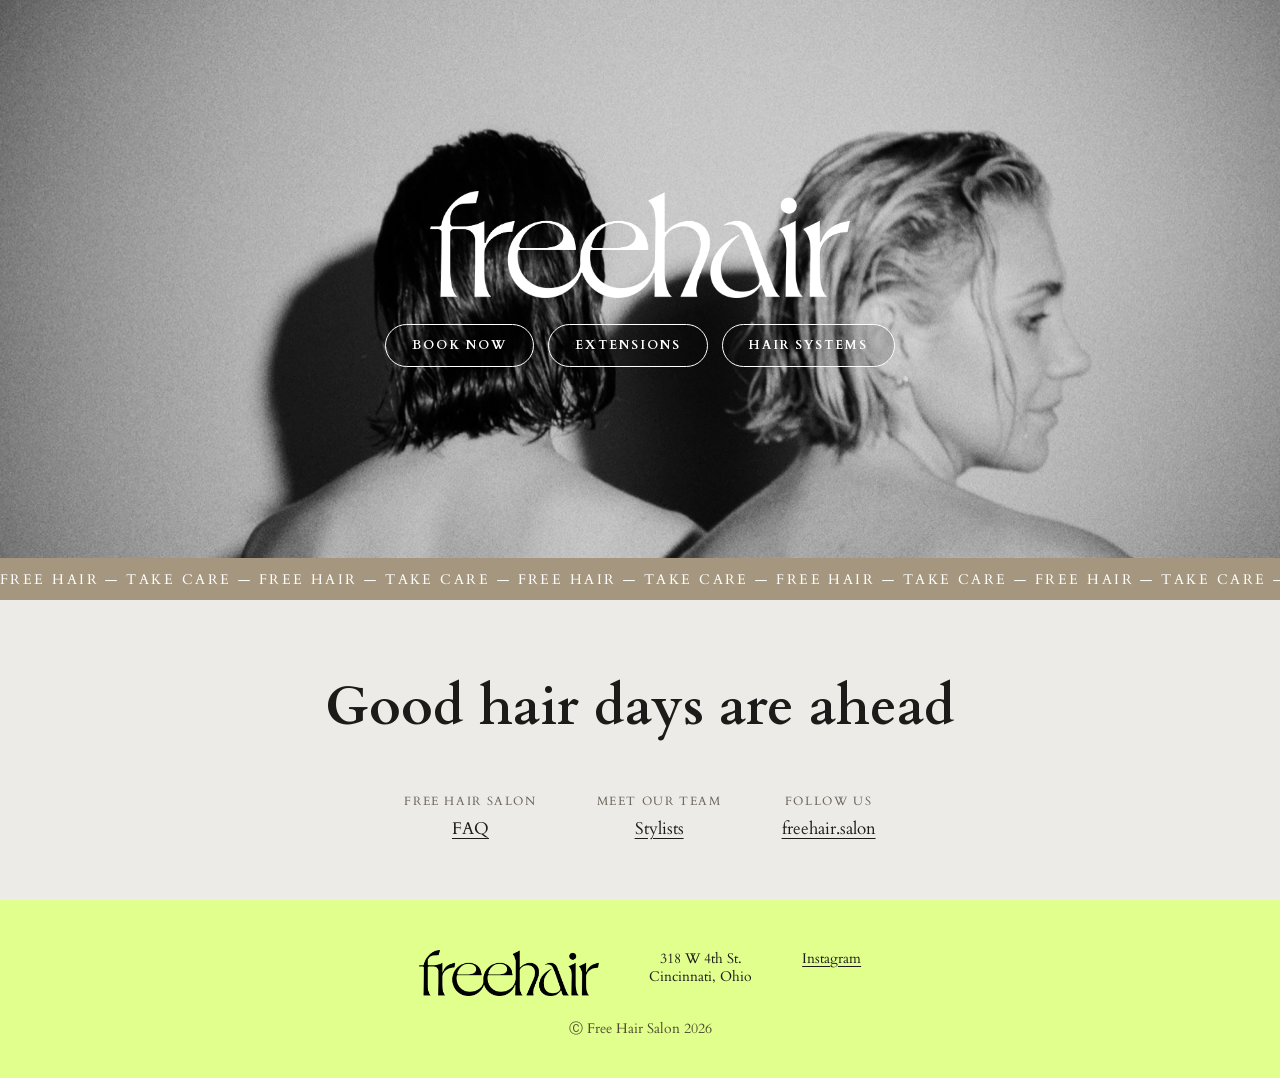
==== index.html @ ba6b1d4c "Remove homepage nav, switch typeface to Cardo Homepage now matches the original exactly: full-bleed " ====
<!doctype html>
<html lang="en">
<head>
  <meta charset="utf-8">
  <meta name="viewport" content="width=device-width, initial-scale=1">
  <title>Free Hair Salon — Cincinnati, Ohio</title>
  <meta name="description" content="Free Hair Salon is a vegan, cruelty-free, sustainable hair salon in Cincinnati, Ohio. Book your good hair day.">
  <link rel="icon" href="assets/img/favicon.png">
  <link rel="stylesheet" href="assets/css/style.css">
  
</head>
<body>
  
  <div class="hero">
    <img class="hero-photo" src="assets/img/hero-couple.jpg" alt="Free Hair Salon stylists">
    <div class="hero-overlay">
      <img class="hero-wordmark" src="assets/img/wordmark.png" alt="Free Hair">
      <div class="btn-row">
        <a class="btn" href="https://www.vagaro.com//Users/BusinessWidget.aspx?enc=MMLjhIwJMcwFQhXLL7ifVC8owJsGKsMIIZyvsttw9n3M1moErcOxSB3Kwa63KsUjXQczH1Dl%2FlUrU6LcPP6ObynNZ6iXpxAR3c9%20K5Z77cEarNOomrrq27XxNAYxVunnUo%2FjMtE5XMT1D3yS8nrO3HuR0a2LO3h6X22u%2Ff0qGSt%20j8uTsr%20B48gRlgkxAql%2F7HsXhS3g%20ro%2FcnbaqLv9aDgmLLk7N0ozShIZjQSTR%2078TOXJEAd%20uKXkQH5CBE%2FR3n%2FVUSnnjV3Me9MYUBRHaorBLXj1%20jnWNXjYrHK5wL2TC%2FpK1cZGLn2NrdBMLMPrpx3zl%2Fc3EcOTZXr1XxLoNEnpAh6M8tzwhSwUYOHhqnwbaDF2HGVQAQATcfisodqq">Book Now</a>
        <a class="btn" href="hair-extensions/">Extensions</a>
        <a class="btn" href="hair-systems/">Hair Systems</a>
      </div>
    </div>
  </div>
  <div class="ticker"><span>FREE HAIR &mdash; TAKE CARE &mdash; FREE HAIR &mdash; TAKE CARE &mdash; FREE HAIR &mdash; TAKE CARE &mdash; FREE HAIR &mdash; TAKE CARE &mdash; FREE HAIR &mdash; TAKE CARE &mdash; FREE HAIR &mdash; TAKE CARE &mdash; FREE HAIR &mdash; TAKE CARE &mdash; FREE HAIR &mdash; TAKE CARE &mdash; FREE HAIR &mdash; TAKE CARE &mdash; FREE HAIR &mdash; TAKE CARE</span></div>
  <section class="headline-section">
    <h1>Good hair days are ahead</h1>
    <div class="link-cols">
      <div>
        <div class="col-label">Free Hair Salon</div>
        <a class="col-value" href="faq/">FAQ</a>
      </div>
      <div>
        <div class="col-label">Meet Our Team</div>
        <a class="col-value" href="team/">Stylists</a>
      </div>
      <div>
        <div class="col-label">Follow Us</div>
        <a class="col-value" href="https://www.instagram.com/freehair.salon/">freehair.salon</a>
      </div>
    </div>
  </section>
  <footer class="site-footer">
    <div class="foot-grid">
      <div class="foot-mark"><img src="assets/img/wordmark.png" alt="Free Hair Salon"></div>
      <div>318 W 4th St.<br>Cincinnati, Ohio</div>
      <div><a href="https://www.instagram.com/freehair.salon/">Instagram</a></div>
    </div>
    <div class="copy">Ⓒ Free Hair Salon 2026</div>
  </footer>
</body>
</html>
---- assets/css/style.css ----
@import url('https://fonts.googleapis.com/css2?family=Cardo:ital,wght@0,400;0,700;1,400&display=swap');

:root {
  --cream: #edebe8;
  --white: #ffffff;
  --taupe: #a5977f;
  --lime: #e1ff8d;
  --ink: #1c1b1a;
}

* { box-sizing: border-box; }

html { scroll-behavior: smooth; }

body {
  margin: 0;
  font-family: 'Cardo', Georgia, serif;
  background: var(--white);
  color: var(--ink);
  font-weight: 400;
  text-rendering: optimizeLegibility;
  -webkit-font-smoothing: antialiased;
}

h1, h2, h3, .btn, .logo, nav {
  font-weight: 700;
}

a {
  color: inherit;
  text-decoration: none;
}

img { max-width: 100%; display: block; }

.wrap {
  max-width: 1180px;
  margin: 0 auto;
  padding: 0 32px;
}

/* Header */
.site-header {
  display: flex;
  align-items: center;
  justify-content: space-between;
  padding: 22px 32px;
}
.site-header .logo img { height: 26px; filter: brightness(0); }
.site-header nav {
  display: flex;
  gap: 28px;
  font-size: 0.8rem;
  letter-spacing: 0.14em;
  text-transform: uppercase;
}
.site-header nav a { border-bottom: 1px solid transparent; padding-bottom: 2px; }
.site-header nav a:hover { border-bottom-color: currentColor; }

/* Buttons */
.btn {
  display: inline-block;
  border: 1px solid var(--ink);
  padding: 12px 26px;
  font-size: 0.78rem;
  letter-spacing: 0.16em;
  text-transform: uppercase;
  border-radius: 999px;
  transition: background 0.2s ease, color 0.2s ease;
}
.btn:hover { background: var(--ink); color: var(--white); }
.btn-row { display: flex; flex-wrap: wrap; gap: 14px; justify-content: center; }

/* Hero */
.hero { position: relative; overflow: hidden; }
.hero-photo { width: 100%; height: 62vh; min-height: 380px; object-fit: cover; filter: grayscale(1); }
.hero-overlay {
  position: absolute;
  inset: 0;
  display: flex;
  flex-direction: column;
  align-items: center;
  justify-content: center;
  gap: 26px;
  text-align: center;
  padding: 0 20px;
  background: rgba(0,0,0,0.12);
}
.hero-wordmark { width: min(420px, 70vw); filter: brightness(0) invert(1); }
.hero-overlay .btn { border-color: var(--white); color: var(--white); background: rgba(0,0,0,0.15); }
.hero-overlay .btn:hover { background: var(--white); color: var(--ink); }

/* Ticker */
.ticker {
  background: var(--taupe);
  color: var(--white);
  overflow: hidden;
  white-space: nowrap;
  padding: 10px 0;
}
.ticker span {
  display: inline-block;
  font-size: 0.85rem;
  letter-spacing: 0.18em;
  text-transform: uppercase;
  padding-right: 1em;
}

/* Good hair days section */
.headline-section {
  background: var(--cream);
  text-align: center;
  padding: 70px 32px 60px;
}
.headline-section h1 {
  font-size: clamp(2rem, 5vw, 3.4rem);
  font-weight: 700;
  margin: 0 0 50px;
}
.link-cols {
  display: flex;
  flex-wrap: wrap;
  justify-content: center;
  gap: 60px;
  font-size: 0.85rem;
}
.link-cols .col-label {
  text-transform: uppercase;
  letter-spacing: 0.14em;
  font-size: 0.72rem;
  color: #6b6459;
  margin-bottom: 8px;
}
.link-cols .col-value {
  font-size: 1.05rem;
  text-decoration: underline;
  text-underline-offset: 4px;
}

/* Title band */
.title-band {
  background: var(--ink);
  color: var(--white);
  padding: 90px 32px 70px;
  text-align: center;
}
.title-band h1 {
  font-size: clamp(2rem, 4.5vw, 2.8rem);
  font-weight: 700;
  margin: 0;
}

/* Generic page sections */
main.page {
  padding: 70px 0 100px;
  background: var(--cream);
}

/* FAQ */
.faq-item { border-top: 1px solid #ddd8d0; padding: 28px 0; }
.faq-item:last-child { border-bottom: 1px solid #ddd8d0; }
.faq-item h3 {
  font-size: 1.15rem;
  text-transform: uppercase;
  letter-spacing: 0.06em;
  font-weight: 700;
  margin: 0 0 12px;
}
.faq-item p { font-size: 1.08rem; line-height: 1.6; margin: 0; max-width: 62ch; }

/* Team grid */
.team-grid {
  display: grid;
  grid-template-columns: repeat(auto-fit, minmax(200px, 1fr));
  gap: 34px;
  text-align: center;
}
.team-grid .card img {
  width: 100%;
  aspect-ratio: 2/3;
  object-fit: cover;
  border-radius: 4px;
  margin-bottom: 14px;
}
.team-grid .card .name { font-size: 1.25rem; font-weight: 700; }
.team-grid .card .role { font-size: 0.85rem; text-transform: uppercase; letter-spacing: 0.08em; color: #6b6459; margin-top: 4px; }

/* Stylist profile page */
.stylist-profile { display: flex; flex-wrap: wrap; gap: 56px; align-items: flex-start; justify-content: center; }
.stylist-profile .photo { flex: 0 0 340px; max-width: 100%; }
.stylist-profile .photo img { border-radius: 4px; width: 100%; aspect-ratio: 2/3; object-fit: cover; }
.stylist-profile .info { flex: 1 1 340px; max-width: 480px; padding-top: 10px; }
.stylist-profile h1 { font-size: 2.4rem; font-weight: 700; margin: 0 0 4px; }
.stylist-profile .role { text-transform: uppercase; letter-spacing: 0.1em; font-size: 0.85rem; color: #6b6459; margin-bottom: 26px; }
.stylist-profile .bio { font-size: 1.08rem; line-height: 1.65; margin-bottom: 28px; }
.stylist-profile .note { font-size: 0.95rem; line-height: 1.6; color: #4d473e; margin: 20px 0; }
.stylist-profile .disclaimer { font-size: 0.75rem; color: #948c7d; margin-top: 24px; }
.stylist-profile .actions { display: flex; flex-wrap: wrap; gap: 12px; margin-top: 10px; }

/* Price list */
.price-table { max-width: 640px; margin: 0 auto; }
.price-row { display: flex; justify-content: space-between; gap: 20px; padding: 12px 0; border-bottom: 1px solid #e4e0d8; font-size: 1.05rem; }
.price-note { text-align: center; font-size: 0.85rem; color: #6b6459; margin-top: 30px; font-style: italic; }

/* Long-form content page (extensions / hair systems) */
.content-page { max-width: 720px; margin: 0 auto; }
.content-page img { border-radius: 4px; margin-bottom: 50px; }
.content-page h2 { font-size: 1.4rem; font-weight: 700; margin: 44px 0 14px; }
.content-page p { font-size: 1.08rem; line-height: 1.7; white-space: pre-line; }
.content-page .cta { text-align: center; margin-top: 50px; }

/* Merch */
.merch-grid { display: grid; grid-template-columns: repeat(auto-fit, minmax(240px, 1fr)); gap: 50px; }
.merch-item { text-align: center; }
.merch-item img { border-radius: 4px; width: 100%; max-height: 420px; object-fit: contain; background: var(--white); margin-bottom: 18px; }
.merch-item .name { font-size: 1.1rem; margin-bottom: 6px; }
.merch-item .price { font-size: 0.95rem; color: #6b6459; margin-bottom: 16px; }

/* Footer */
.site-footer {
  background: var(--lime);
  padding: 50px 32px 40px;
  text-align: center;
  font-size: 0.85rem;
}
.site-footer .foot-grid {
  display: flex;
  flex-wrap: wrap;
  justify-content: center;
  gap: 50px;
  margin-bottom: 24px;
}
.site-footer .foot-mark img { height: 46px; filter: brightness(0); }
.site-footer a { text-decoration: underline; text-underline-offset: 3px; }
.site-footer .copy { color: #4d4a2f; }

@media (max-width: 640px) {
  .site-header { padding: 18px 20px; flex-direction: column; gap: 12px; }
  .site-header nav { gap: 18px; flex-wrap: wrap; justify-content: center; }
  main.page { padding: 60px 0 70px; }
  .stylist-profile { text-align: center; }
  .stylist-profile .actions { justify-content: center; }
}
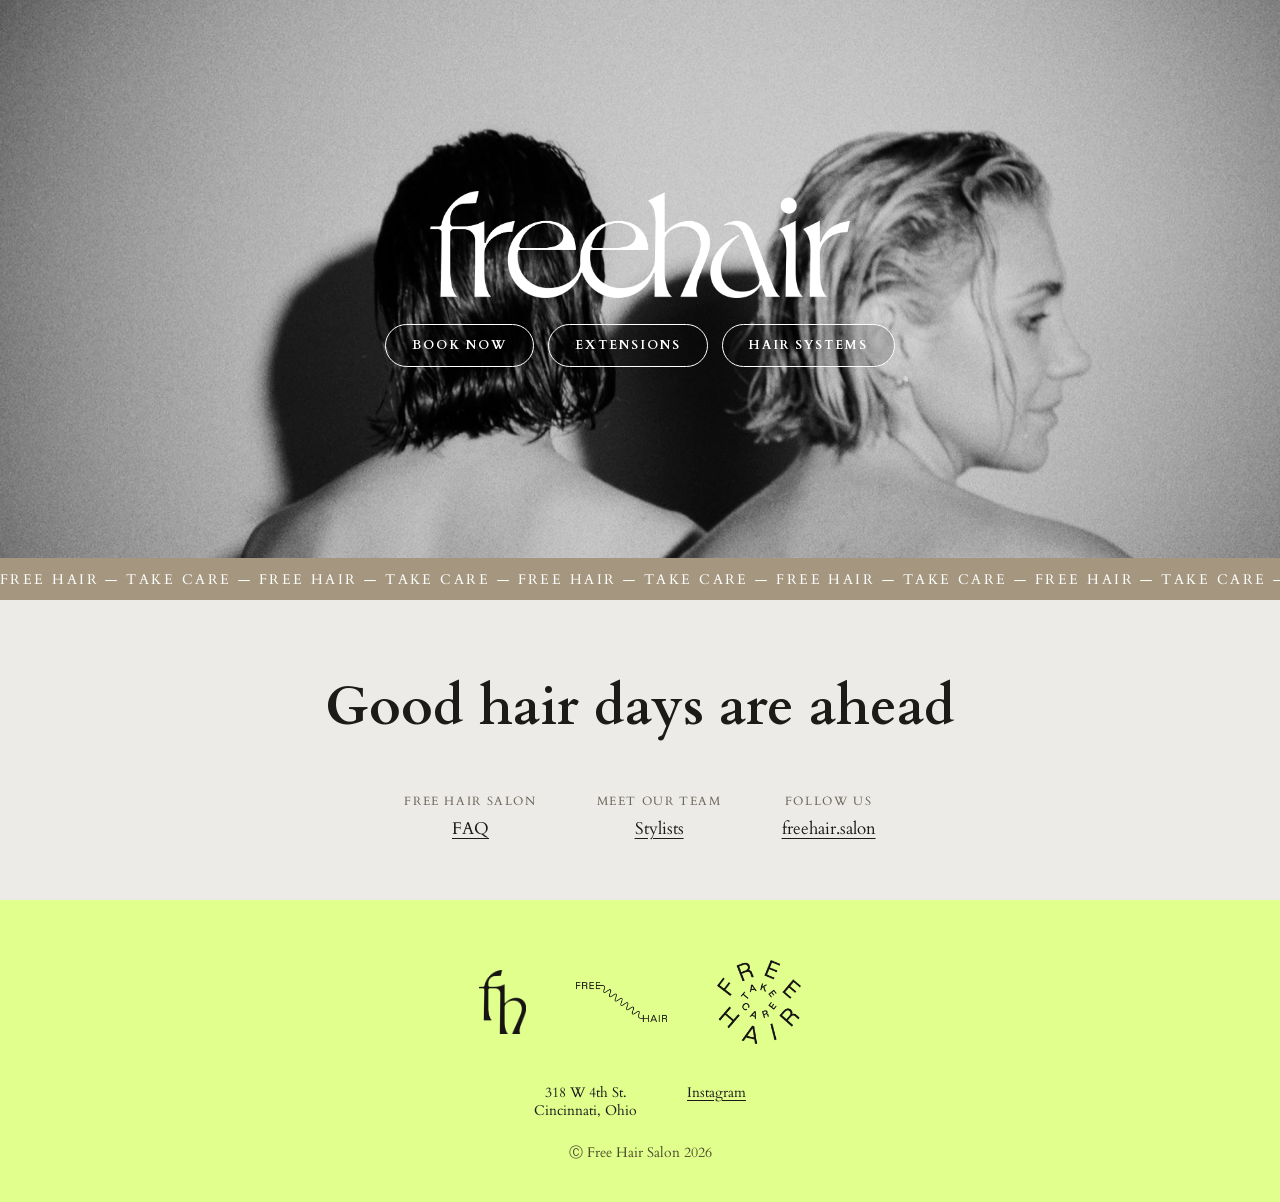
==== commit bbfee2ee: "Animate the ticker marquee, add footer brand marks The FREE HAIR — TAKE CARE ticker now actually scr" ====
--- a/index.html
+++ b/index.html
@@ -22,7 +22,7 @@
       </div>
     </div>
   </div>
-  <div class="ticker"><span>FREE HAIR &mdash; TAKE CARE &mdash; FREE HAIR &mdash; TAKE CARE &mdash; FREE HAIR &mdash; TAKE CARE &mdash; FREE HAIR &mdash; TAKE CARE &mdash; FREE HAIR &mdash; TAKE CARE &mdash; FREE HAIR &mdash; TAKE CARE &mdash; FREE HAIR &mdash; TAKE CARE &mdash; FREE HAIR &mdash; TAKE CARE &mdash; FREE HAIR &mdash; TAKE CARE &mdash; FREE HAIR &mdash; TAKE CARE</span></div>
+  <div class="ticker"><div class="ticker-track"><span>FREE HAIR &mdash; TAKE CARE &mdash; FREE HAIR &mdash; TAKE CARE &mdash; FREE HAIR &mdash; TAKE CARE &mdash; FREE HAIR &mdash; TAKE CARE &mdash; FREE HAIR &mdash; TAKE CARE &mdash; FREE HAIR &mdash; TAKE CARE &mdash; FREE HAIR &mdash; TAKE CARE &mdash; FREE HAIR &mdash; TAKE CARE &mdash; FREE HAIR &mdash; TAKE CARE &mdash; FREE HAIR &mdash; TAKE CARE</span><span>FREE HAIR &mdash; TAKE CARE &mdash; FREE HAIR &mdash; TAKE CARE &mdash; FREE HAIR &mdash; TAKE CARE &mdash; FREE HAIR &mdash; TAKE CARE &mdash; FREE HAIR &mdash; TAKE CARE &mdash; FREE HAIR &mdash; TAKE CARE &mdash; FREE HAIR &mdash; TAKE CARE &mdash; FREE HAIR &mdash; TAKE CARE &mdash; FREE HAIR &mdash; TAKE CARE &mdash; FREE HAIR &mdash; TAKE CARE</span></div></div>
   <section class="headline-section">
     <h1>Good hair days are ahead</h1>
     <div class="link-cols">
@@ -41,8 +41,12 @@
     </div>
   </section>
   <footer class="site-footer">
+    <div class="foot-marks">
+      <img class="mark-monogram" src="assets/img/monogram.png" alt="Free Hair Salon monogram">
+      <img class="mark-squiggle" src="assets/img/squiggle.png" alt="Free Hair">
+      <img class="mark-badge" src="assets/img/badge.png" alt="Free Hair Take Care badge">
+    </div>
     <div class="foot-grid">
-      <div class="foot-mark"><img src="assets/img/wordmark.png" alt="Free Hair Salon"></div>
       <div>318 W 4th St.<br>Cincinnati, Ohio</div>
       <div><a href="https://www.instagram.com/freehair.salon/">Instagram</a></div>
     </div>
--- a/assets/css/style.css
+++ b/assets/css/style.css
@@ -98,12 +98,24 @@
   white-space: nowrap;
   padding: 10px 0;
 }
+.ticker-track {
+  display: inline-flex;
+  animation: ticker-scroll 30s linear infinite;
+}
 .ticker span {
   display: inline-block;
   font-size: 0.85rem;
   letter-spacing: 0.18em;
   text-transform: uppercase;
   padding-right: 1em;
+  white-space: nowrap;
+}
+@keyframes ticker-scroll {
+  from { transform: translateX(0); }
+  to { transform: translateX(-50%); }
+}
+@media (prefers-reduced-motion: reduce) {
+  .ticker-track { animation: none; }
 }
 
 /* Good hair days section */
@@ -219,10 +231,22 @@
 /* Footer */
 .site-footer {
   background: var(--lime);
-  padding: 50px 32px 40px;
+  padding: 60px 32px 40px;
   text-align: center;
   font-size: 0.85rem;
 }
+.site-footer .foot-marks {
+  display: flex;
+  flex-wrap: wrap;
+  align-items: center;
+  justify-content: center;
+  gap: 50px;
+  margin-bottom: 40px;
+}
+.site-footer .foot-marks img { display: block; }
+.site-footer .mark-monogram { height: 64px; }
+.site-footer .mark-squiggle { height: 40px; }
+.site-footer .mark-badge { height: 84px; }
 .site-footer .foot-grid {
   display: flex;
   flex-wrap: wrap;
@@ -230,7 +254,6 @@
   gap: 50px;
   margin-bottom: 24px;
 }
-.site-footer .foot-mark img { height: 46px; filter: brightness(0); }
 .site-footer a { text-decoration: underline; text-underline-offset: 3px; }
 .site-footer .copy { color: #4d4a2f; }
 
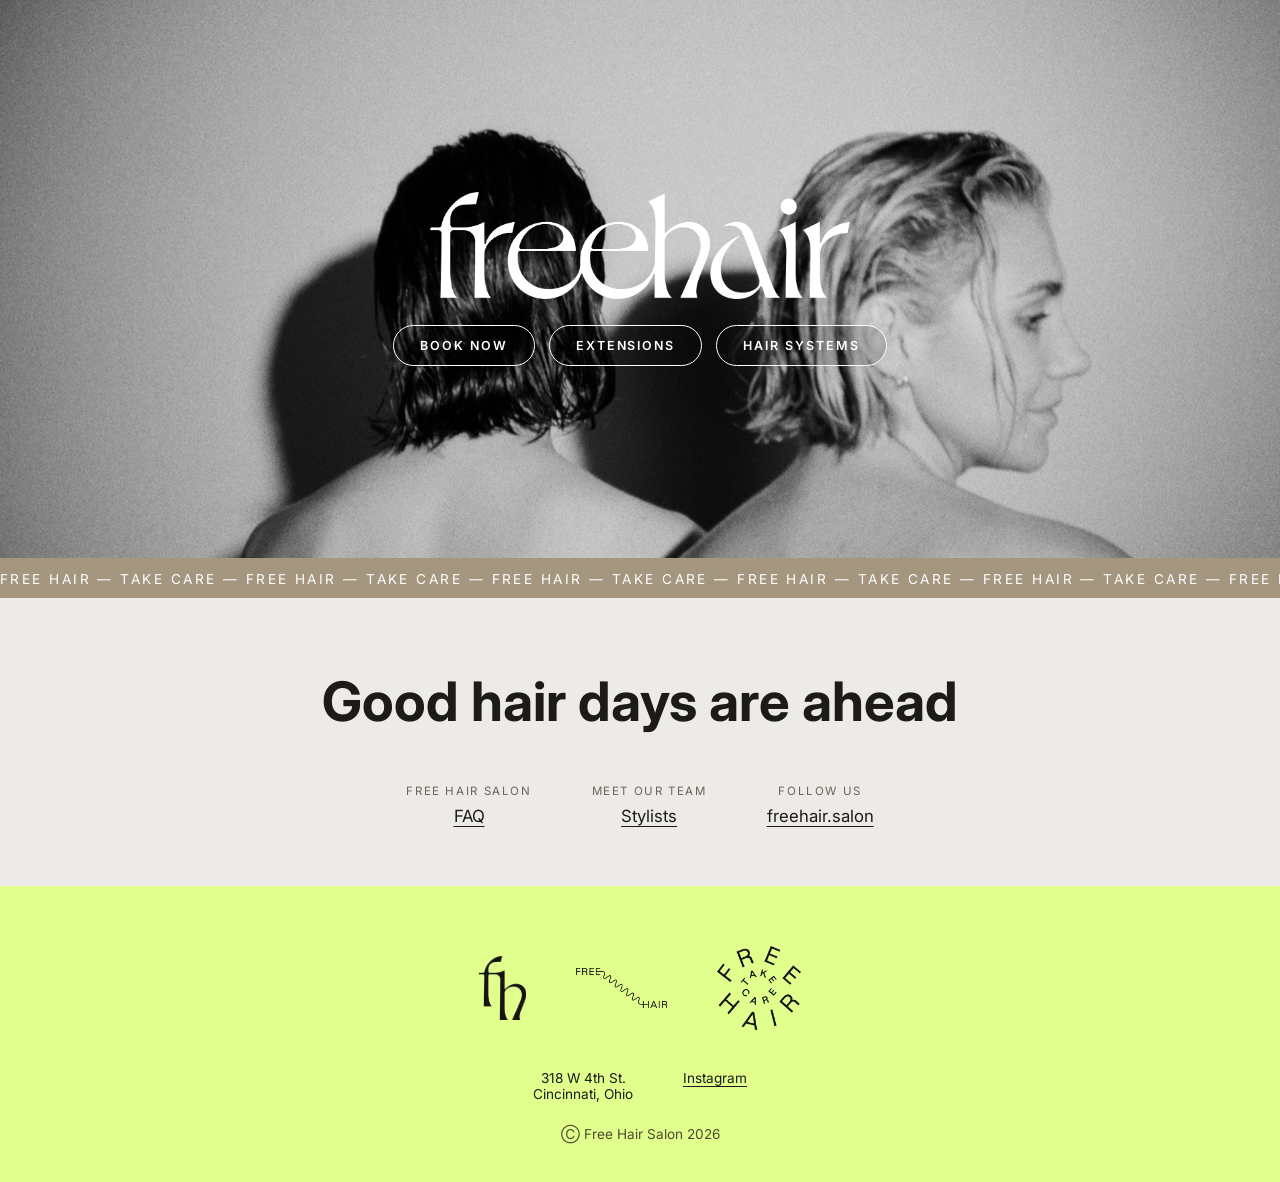
==== commit 7d0819f0: "Switch typeface to Inter Replaced the Garamond-family attempts with Inter, a free modern sans-serif " ====
--- a/index.html
+++ b/index.html
@@ -6,7 +6,10 @@
   <title>Free Hair Salon — Cincinnati, Ohio</title>
   <meta name="description" content="Free Hair Salon is a vegan, cruelty-free, sustainable hair salon in Cincinnati, Ohio. Book your good hair day.">
   <link rel="icon" href="assets/img/favicon.png">
-  <link rel="stylesheet" href="assets/css/style.css">
+  <link rel="preconnect" href="https://fonts.googleapis.com">
+  <link rel="preconnect" href="https://fonts.gstatic.com" crossorigin>
+  <link href="https://fonts.googleapis.com/css2?family=Inter:wght@400;500;600;700&display=swap" rel="stylesheet">
+  <link rel="stylesheet" href="assets/css/style.css?v=bb923c89b7">
   
 </head>
 <body>
--- a/assets/css/style.css
+++ b/assets/css/style.css
@@ -1,5 +1,3 @@
-@import url('https://fonts.googleapis.com/css2?family=Cardo:ital,wght@0,400;0,700;1,400&display=swap');
-
 :root {
   --cream: #edebe8;
   --white: #ffffff;
@@ -14,7 +12,7 @@
 
 body {
   margin: 0;
-  font-family: 'Cardo', Georgia, serif;
+  font-family: 'Inter', -apple-system, BlinkMacSystemFont, Helvetica, Arial, sans-serif;
   background: var(--white);
   color: var(--ink);
   font-weight: 400;
@@ -23,7 +21,7 @@
 }
 
 h1, h2, h3, .btn, .logo, nav {
-  font-weight: 700;
+  font-weight: 600;
 }
 
 a {
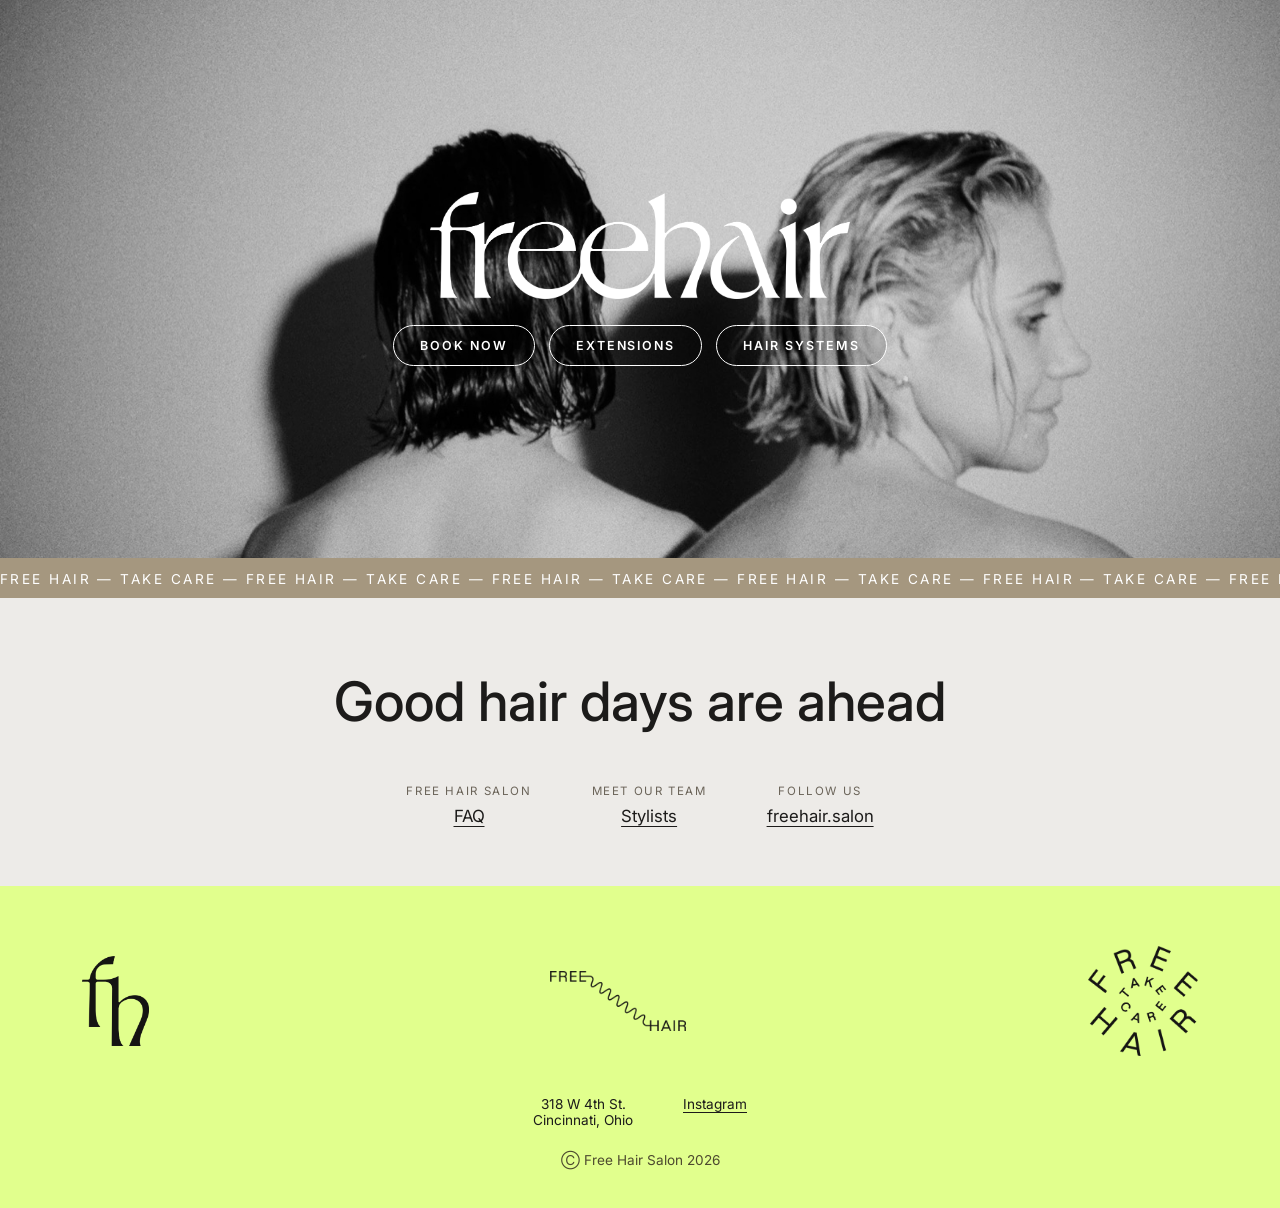
==== commit b93836a7: "Spread footer marks across full width, lighten homepage headline Footer marks (monogram/squiggle/bad" ====
--- a/index.html
+++ b/index.html
@@ -9,7 +9,7 @@
   <link rel="preconnect" href="https://fonts.googleapis.com">
   <link rel="preconnect" href="https://fonts.gstatic.com" crossorigin>
   <link href="https://fonts.googleapis.com/css2?family=Inter:wght@400;500;600;700&display=swap" rel="stylesheet">
-  <link rel="stylesheet" href="assets/css/style.css?v=bb923c89b7">
+  <link rel="stylesheet" href="assets/css/style.css?v=34cf91f3d7">
   
 </head>
 <body>
@@ -44,7 +44,7 @@
     </div>
   </section>
   <footer class="site-footer">
-    <div class="foot-marks">
+    <div class="foot-marks wrap">
       <img class="mark-monogram" src="assets/img/monogram.png" alt="Free Hair Salon monogram">
       <img class="mark-squiggle" src="assets/img/squiggle.png" alt="Free Hair">
       <img class="mark-badge" src="assets/img/badge.png" alt="Free Hair Take Care badge">
--- a/assets/css/style.css
+++ b/assets/css/style.css
@@ -124,7 +124,7 @@
 }
 .headline-section h1 {
   font-size: clamp(2rem, 5vw, 3.4rem);
-  font-weight: 700;
+  font-weight: 500;
   margin: 0 0 50px;
 }
 .link-cols {
@@ -237,14 +237,14 @@
   display: flex;
   flex-wrap: wrap;
   align-items: center;
-  justify-content: center;
-  gap: 50px;
+  justify-content: space-between;
+  gap: 30px;
   margin-bottom: 40px;
 }
 .site-footer .foot-marks img { display: block; }
-.site-footer .mark-monogram { height: 64px; }
-.site-footer .mark-squiggle { height: 40px; }
-.site-footer .mark-badge { height: 84px; }
+.site-footer .mark-monogram { height: 90px; }
+.site-footer .mark-squiggle { height: 60px; }
+.site-footer .mark-badge { height: 110px; }
 .site-footer .foot-grid {
   display: flex;
   flex-wrap: wrap;
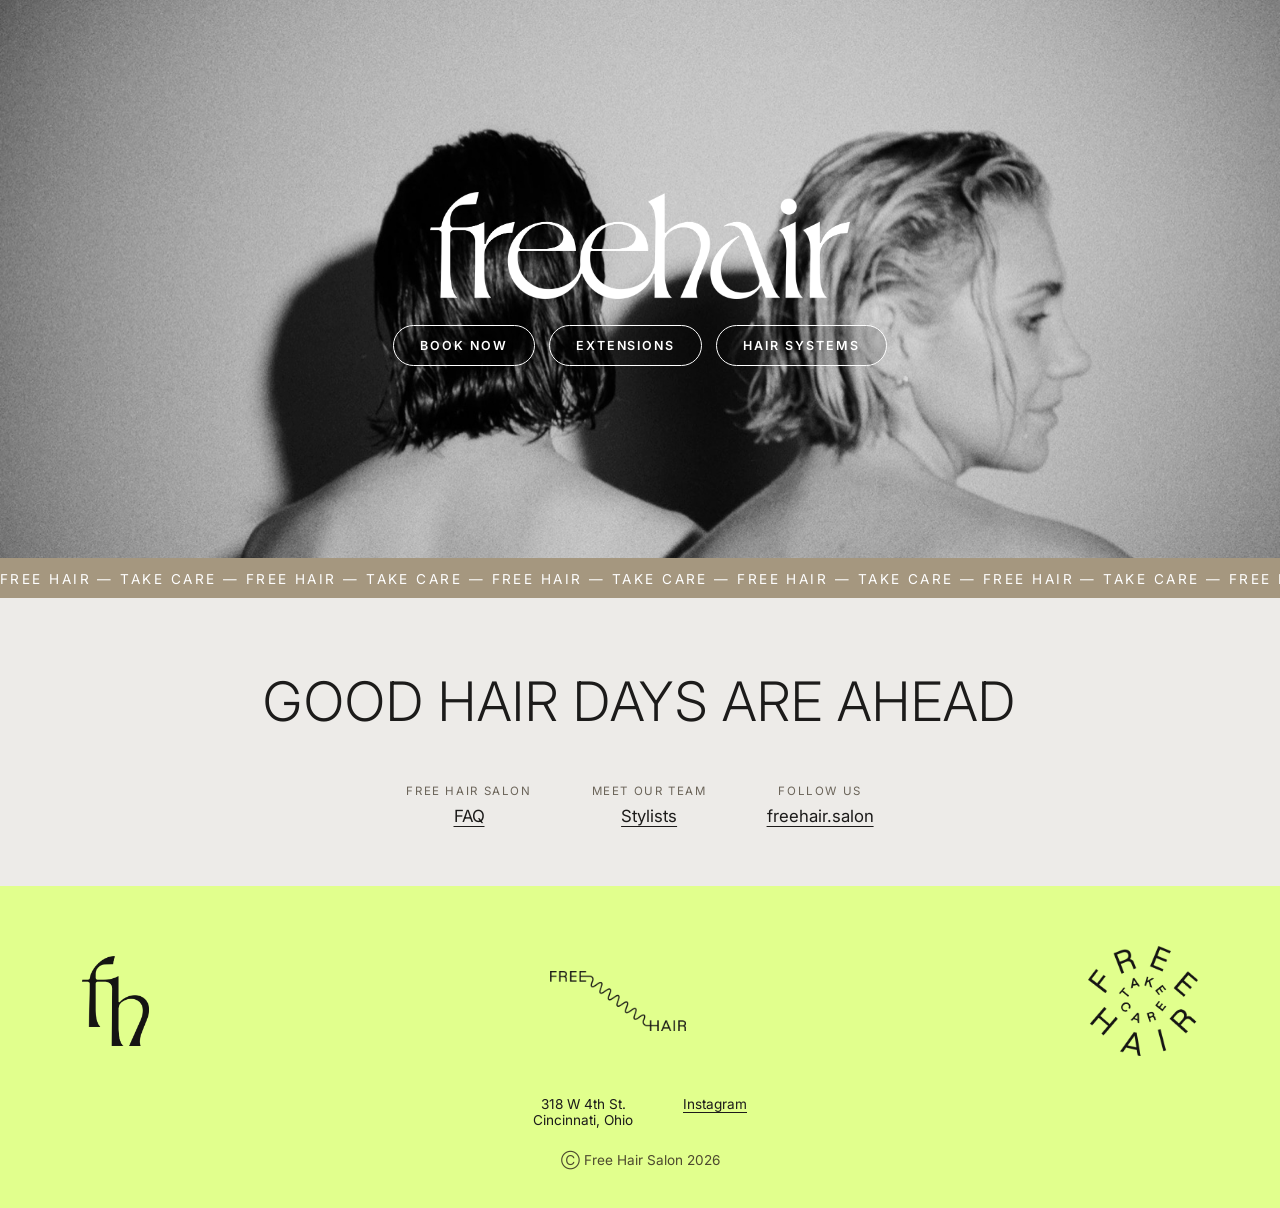
==== commit adf3fb11: "Uppercase the homepage headline, add a thin Inter weight "Good hair days are ahead" is now uppercase" ====
--- a/index.html
+++ b/index.html
@@ -8,8 +8,8 @@
   <link rel="icon" href="assets/img/favicon.png">
   <link rel="preconnect" href="https://fonts.googleapis.com">
   <link rel="preconnect" href="https://fonts.gstatic.com" crossorigin>
-  <link href="https://fonts.googleapis.com/css2?family=Inter:wght@400;500;600;700&display=swap" rel="stylesheet">
-  <link rel="stylesheet" href="assets/css/style.css?v=34cf91f3d7">
+  <link href="https://fonts.googleapis.com/css2?family=Inter:wght@300;400;500;600;700&display=swap" rel="stylesheet">
+  <link rel="stylesheet" href="assets/css/style.css?v=bf9e1020c3">
   
 </head>
 <body>
--- a/assets/css/style.css
+++ b/assets/css/style.css
@@ -124,7 +124,9 @@
 }
 .headline-section h1 {
   font-size: clamp(2rem, 5vw, 3.4rem);
-  font-weight: 500;
+  font-weight: 300;
+  text-transform: uppercase;
+  letter-spacing: 0.02em;
   margin: 0 0 50px;
 }
 .link-cols {
